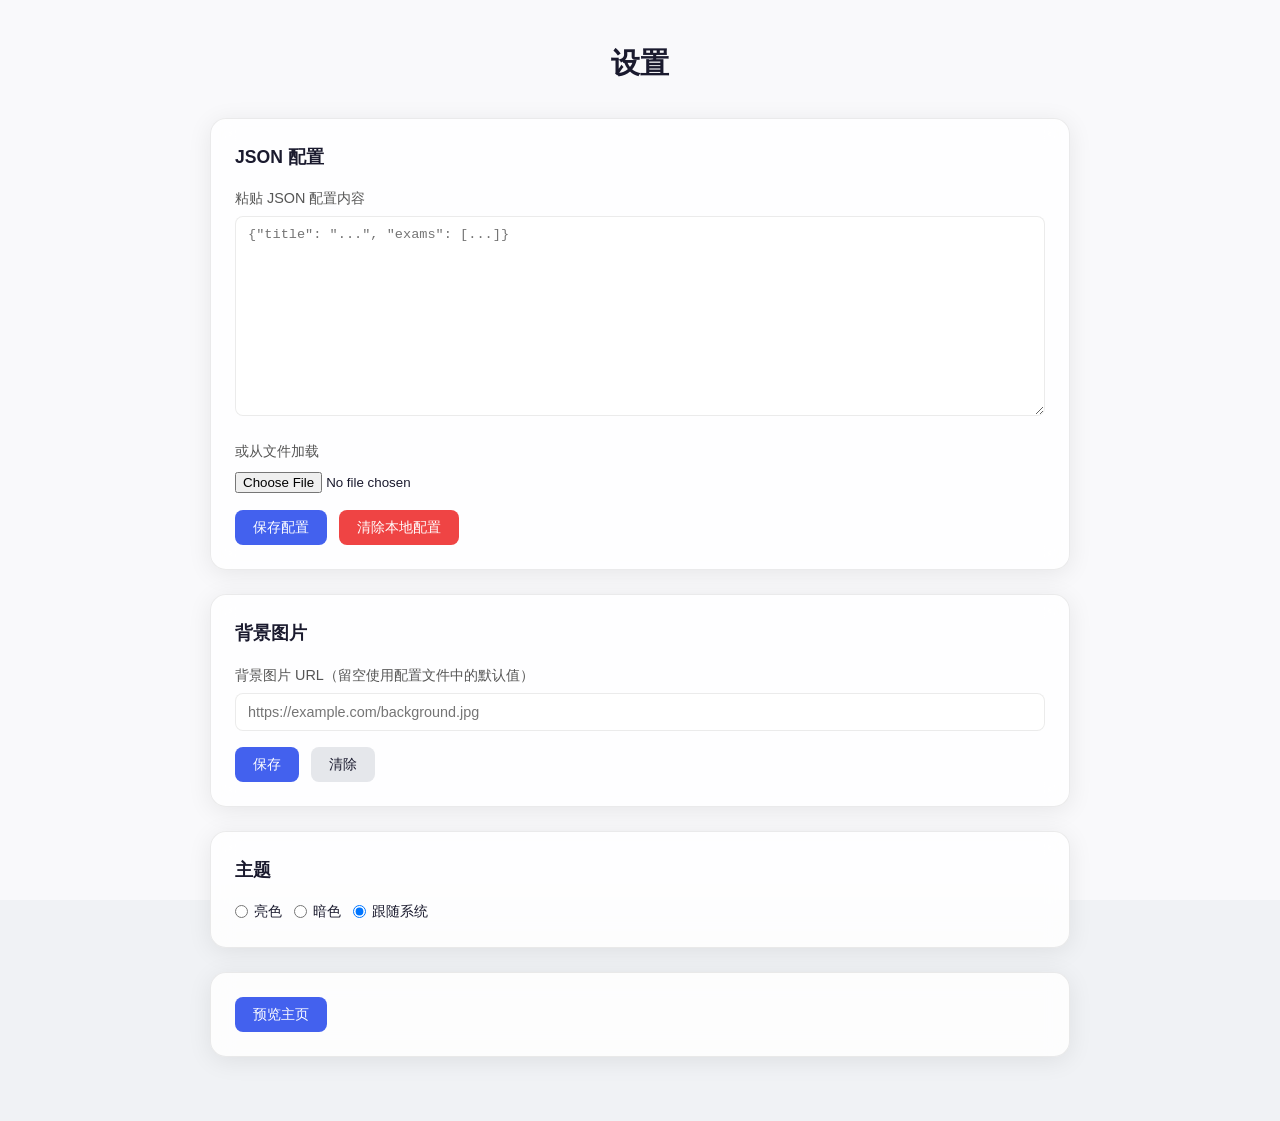
==== setting/index.html @ 1f9fb89b "first commit" ====
<!DOCTYPE html>
<html lang="zh-CN">
<head>
  <meta charset="UTF-8">
  <meta name="viewport" content="width=device-width, initial-scale=1.0">
  <title>设置 - 考试计时</title>
  <link rel="stylesheet" href="../css/style.css">
  <style>
    .settings-card {
      background: var(--bg-card);
      backdrop-filter: blur(12px);
      -webkit-backdrop-filter: blur(12px);
      border: 1px solid var(--border);
      border-radius: var(--radius);
      box-shadow: var(--shadow);
      padding: 24px;
      margin-bottom: 24px;
    }
    .settings-card h2 {
      font-size: 1.1rem;
      margin-bottom: 16px;
      color: var(--text-primary);
    }
    .form-group {
      margin-bottom: 16px;
    }
    .form-group label {
      display: block;
      font-size: 0.9rem;
      color: var(--text-secondary);
      margin-bottom: 6px;
    }
    .form-group input[type="text"],
    .form-group textarea {
      width: 100%;
      padding: 10px 12px;
      border: 1px solid var(--border);
      border-radius: var(--radius-sm);
      background: var(--bg-card);
      color: var(--text-primary);
      font-size: 0.9rem;
      font-family: inherit;
      resize: vertical;
    }
    .form-group textarea {
      min-height: 200px;
      font-family: "Cascadia Code", "Fira Code", monospace;
      font-size: 0.85rem;
    }
    .btn {
      display: inline-block;
      padding: 8px 18px;
      border: none;
      border-radius: var(--radius-sm);
      font-size: 0.9rem;
      font-weight: 500;
      cursor: pointer;
      transition: opacity 0.2s;
    }
    .btn:hover { opacity: 0.85; }
    .btn-primary {
      background: var(--accent);
      color: #fff;
    }
    .btn-secondary {
      background: var(--progress-bg);
      color: var(--text-primary);
      margin-left: 8px;
    }
    .btn-danger {
      background: #ef4444;
      color: #fff;
      margin-left: 8px;
    }
    .theme-toggle {
      display: flex;
      gap: 12px;
    }
    .theme-toggle label {
      display: flex;
      align-items: center;
      gap: 6px;
      cursor: pointer;
      font-size: 0.9rem;
      color: var(--text-primary);
    }
    .toast {
      position: fixed;
      bottom: 24px;
      left: 50%;
      transform: translateX(-50%);
      padding: 10px 20px;
      border-radius: var(--radius-sm);
      background: var(--status-active);
      color: #fff;
      font-size: 0.9rem;
      opacity: 0;
      transition: opacity 0.3s;
      pointer-events: none;
    }
    .toast.show { opacity: 1; }
    .file-input-wrapper {
      margin-top: 8px;
    }
  </style>
</head>
<body>
  <div class="overlay"></div>
  <main class="container">
    <h1 class="page-title">设置</h1>

    <div class="settings-card">
      <h2>JSON 配置</h2>
      <div class="form-group">
        <label for="config-json">粘贴 JSON 配置内容</label>
        <textarea id="config-json" placeholder='{"title": "...", "exams": [...]}'></textarea>
      </div>
      <div class="form-group file-input-wrapper">
        <label for="config-file">或从文件加载</label>
        <input type="file" id="config-file" accept=".json">
      </div>
      <button class="btn btn-primary" id="save-config">保存配置</button>
      <button class="btn btn-danger" id="clear-config">清除本地配置</button>
    </div>

    <div class="settings-card">
      <h2>背景图片</h2>
      <div class="form-group">
        <label for="bg-url">背景图片 URL（留空使用配置文件中的默认值）</label>
        <input type="text" id="bg-url" placeholder="https://example.com/background.jpg">
      </div>
      <button class="btn btn-primary" id="save-bg">保存</button>
      <button class="btn btn-secondary" id="clear-bg">清除</button>
    </div>

    <div class="settings-card">
      <h2>主题</h2>
      <div class="theme-toggle">
        <label><input type="radio" name="theme" value="light"> 亮色</label>
        <label><input type="radio" name="theme" value="dark"> 暗色</label>
        <label><input type="radio" name="theme" value=""> 跟随系统</label>
      </div>
    </div>

    <div class="settings-card">
      <button class="btn btn-primary" id="preview-btn">预览主页</button>
    </div>
  </main>

  <div class="toast" id="toast"></div>
  <script src="../js/settings.js"></script>
</body>
</html>
---- css/style.css ----
*, *::before, *::after {
  box-sizing: border-box;
  margin: 0;
  padding: 0;
}

:root {
  --bg-overlay: rgba(255, 255, 255, 0.6);
  --bg-card: rgba(255, 255, 255, 0.82);
  --text-primary: #1a1a2e;
  --text-secondary: #555;
  --text-muted: #888;
  --accent: #4361ee;
  --border: rgba(0, 0, 0, 0.08);
  --shadow: 0 4px 24px rgba(0, 0, 0, 0.08);
  --progress-bg: #e5e7eb;
  --progress-fill: #4361ee;
  --status-waiting: #f59e0b;
  --status-active: #10b981;
  --status-done: #9ca3af;
  --card-blur: 12px;
  --radius: 16px;
  --radius-sm: 8px;
}

[data-theme="dark"] {
  --bg-overlay: rgba(10, 10, 25, 0.7);
  --bg-card: rgba(25, 25, 50, 0.78);
  --text-primary: #eaeaea;
  --text-secondary: #b0b0b0;
  --text-muted: #777;
  --accent: #818cf8;
  --border: rgba(255, 255, 255, 0.08);
  --shadow: 0 4px 24px rgba(0, 0, 0, 0.3);
  --progress-bg: #374151;
  --progress-fill: #818cf8;
  --status-waiting: #fbbf24;
  --status-active: #34d399;
  --status-done: #6b7280;
}

html, body {
  height: 100%;
  font-family: -apple-system, BlinkMacSystemFont, "Segoe UI", Roboto, "Helvetica Neue", Arial, sans-serif;
  color: var(--text-primary);
  line-height: 1.6;
}

body {
  min-height: 100vh;
  background-color: #f0f2f5;
  background-size: cover;
  background-position: center;
  background-attachment: fixed;
  background-repeat: no-repeat;
}

.overlay {
  position: fixed;
  inset: 0;
  background: var(--bg-overlay);
  z-index: 0;
}

.container {
  position: relative;
  z-index: 1;
  max-width: 900px;
  margin: 0 auto;
  padding: 40px 20px;
}

.page-title {
  text-align: center;
  font-size: 1.8rem;
  font-weight: 700;
  margin-bottom: 32px;
  color: var(--text-primary);
}

.exam-card {
  background: var(--bg-card);
  backdrop-filter: blur(var(--card-blur));
  -webkit-backdrop-filter: blur(var(--card-blur));
  border: 1px solid var(--border);
  border-radius: var(--radius);
  box-shadow: var(--shadow);
  margin-bottom: 24px;
  overflow: hidden;
}

.exam-header {
  display: flex;
  align-items: center;
  justify-content: space-between;
  padding: 20px 24px 12px;
}

.exam-name {
  font-size: 1.25rem;
  font-weight: 600;
}

.badge {
  display: inline-block;
  padding: 3px 10px;
  border-radius: 12px;
  font-size: 0.75rem;
  font-weight: 600;
  text-transform: uppercase;
  letter-spacing: 0.02em;
}

.badge-waiting {
  background: var(--status-waiting);
  color: #fff;
}

.badge-active {
  background: var(--status-active);
  color: #fff;
}

.badge-done {
  background: var(--status-done);
  color: #fff;
}

.subject-list {
  padding: 0 24px 20px;
}

.subject-row {
  display: grid;
  grid-template-columns: 1fr auto auto;
  grid-template-rows: auto auto;
  gap: 4px 16px;
  align-items: center;
  padding: 12px 0;
  border-top: 1px solid var(--border);
}

.subject-row:first-child {
  border-top: none;
}

.subject-name {
  font-weight: 500;
  font-size: 1rem;
  grid-column: 1;
  grid-row: 1;
}

.subject-time {
  font-size: 0.85rem;
  color: var(--text-secondary);
  grid-column: 1;
  grid-row: 2;
}

.subject-countdown {
  font-size: 1.1rem;
  font-weight: 700;
  font-variant-numeric: tabular-nums;
  grid-column: 2;
  grid-row: 1 / 3;
  text-align: right;
}

.subject-status {
  grid-column: 3;
  grid-row: 1 / 3;
}

.subject-progress {
  grid-column: 1 / -1;
  grid-row: 3;
  margin-top: 6px;
}

.progress-bar {
  width: 100%;
  height: 6px;
  background: var(--progress-bg);
  border-radius: 3px;
  overflow: hidden;
}

.progress-fill {
  height: 100%;
  background: var(--progress-fill);
  border-radius: 3px;
  transition: width 1s linear;
}

.error-message {
  text-align: center;
  padding: 60px 20px;
  color: var(--text-secondary);
}

.error-message h2 {
  font-size: 1.3rem;
  margin-bottom: 8px;
  color: var(--text-primary);
}

.error-message p {
  font-size: 0.95rem;
}

.countdown-label {
  font-size: 0.75rem;
  color: var(--text-muted);
  display: block;
}

@media (max-width: 600px) {
  .container {
    padding: 20px 12px;
  }

  .page-title {
    font-size: 1.4rem;
    margin-bottom: 20px;
  }

  .exam-header {
    padding: 16px 16px 10px;
  }

  .subject-list {
    padding: 0 16px 16px;
  }

  .subject-row {
    grid-template-columns: 1fr auto;
    gap: 4px 12px;
  }

  .subject-countdown {
    font-size: 0.95rem;
  }

  .subject-status {
    grid-column: 2;
    grid-row: 1;
  }
}
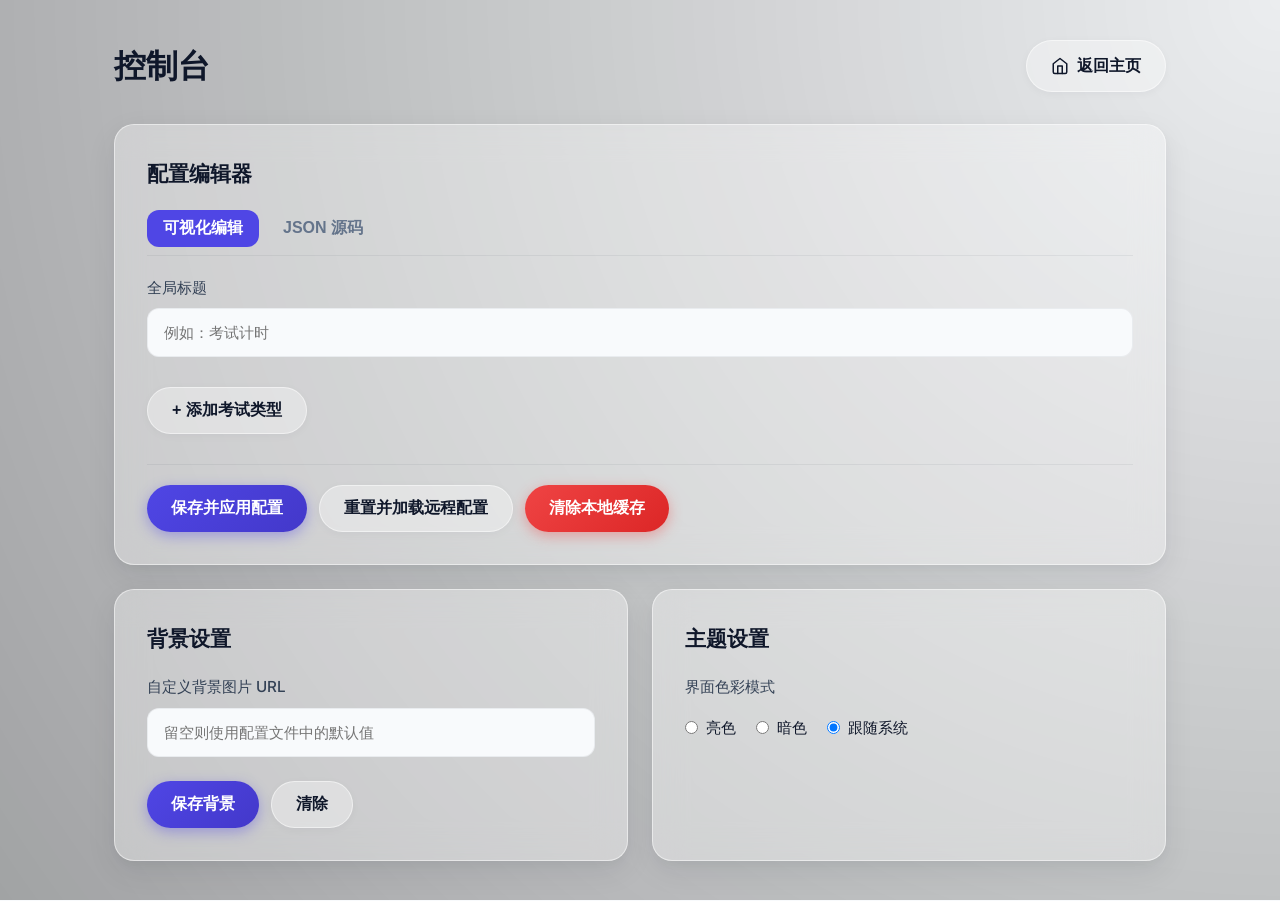
==== commit 02c386a0: "feat: 添加背景切换器和改进主题系统" ====
--- a/setting/index.html
+++ b/setting/index.html
@@ -3,151 +3,270 @@
 <head>
   <meta charset="UTF-8">
   <meta name="viewport" content="width=device-width, initial-scale=1.0">
-  <title>设置 - 考试计时</title>
+  <title>后台控制台 - 考试计时</title>
+  <link rel="preconnect" href="https://fonts.googleapis.com">
+  <link rel="preconnect" href="https://fonts.gstatic.com" crossorigin>
+  <link href="https://fonts.googleapis.com/css2?family=Inter:wght@400;500;600;700&family=JetBrains+Mono:wght@400;500&display=swap" rel="stylesheet">
   <link rel="stylesheet" href="../css/style.css">
   <style>
-    .settings-card {
+    .admin-container {
+      max-width: 1100px;
+      margin: 0 auto;
+      padding: 40px 24px;
+      position: relative;
+      z-index: 1;
+    }
+    .admin-header {
+      margin-bottom: 32px;
+      display: flex;
+      justify-content: space-between;
+      align-items: center;
+    }
+    .admin-title {
+      font-size: 2rem;
+      font-weight: 700;
+      color: var(--text-primary);
+      margin: 0;
+    }
+    .grid {
+      display: grid;
+      grid-template-columns: 1fr 1fr;
+      gap: 24px;
+    }
+    .full-width {
+      grid-column: 1 / -1;
+    }
+    .card {
       background: var(--bg-card);
-      backdrop-filter: blur(12px);
-      -webkit-backdrop-filter: blur(12px);
+      -webkit-backdrop-filter: blur(var(--card-blur));
+      backdrop-filter: blur(var(--card-blur));
       border: 1px solid var(--border);
       border-radius: var(--radius);
       box-shadow: var(--shadow);
-      padding: 24px;
-      margin-bottom: 24px;
-    }
-    .settings-card h2 {
-      font-size: 1.1rem;
-      margin-bottom: 16px;
+      padding: 32px;
+    }
+    .card-title {
+      font-size: 1.3rem;
+      font-weight: 600;
+      margin-top: 0;
+      margin-bottom: 20px;
       color: var(--text-primary);
     }
     .form-group {
-      margin-bottom: 16px;
+      margin-bottom: 20px;
     }
     .form-group label {
       display: block;
+      font-size: 0.95rem;
+      color: var(--text-secondary);
+      margin-bottom: 8px;
+      font-weight: 500;
+    }
+    .form-control {
+      width: 100%;
+      padding: 14px 16px;
+      border-radius: var(--radius-sm);
+      border: 1px solid var(--border-subtle);
+      background: var(--bg-color);
+      color: var(--text-primary);
+      font-family: inherit;
+      font-size: 0.95rem;
+      transition: all 0.2s ease;
+    }
+    .form-control:focus {
+      outline: none;
+      border-color: var(--accent);
+      box-shadow: 0 0 0 3px var(--accent-glow);
+    }
+    textarea.form-control {
+      min-height: 250px;
+      font-family: var(--font-mono);
       font-size: 0.9rem;
-      color: var(--text-secondary);
-      margin-bottom: 6px;
-    }
-    .form-group input[type="text"],
-    .form-group textarea {
-      width: 100%;
-      padding: 10px 12px;
-      border: 1px solid var(--border);
-      border-radius: var(--radius-sm);
-      background: var(--bg-card);
-      color: var(--text-primary);
-      font-size: 0.9rem;
-      font-family: inherit;
       resize: vertical;
-    }
-    .form-group textarea {
-      min-height: 200px;
-      font-family: "Cascadia Code", "Fira Code", monospace;
-      font-size: 0.85rem;
-    }
-    .btn {
-      display: inline-block;
-      padding: 8px 18px;
-      border: none;
-      border-radius: var(--radius-sm);
-      font-size: 0.9rem;
+      line-height: 1.5;
+    }
+    .button-group {
+      display: flex;
+      gap: 12px;
+      flex-wrap: wrap;
+      margin-top: 24px;
+    }
+    .theme-toggle {
+      display: flex;
+      gap: 20px;
+      padding: 8px 0;
+    }
+    .theme-toggle label {
+      display: flex;
+      align-items: center;
+      gap: 8px;
+      cursor: pointer;
       font-weight: 500;
-      cursor: pointer;
-      transition: opacity 0.2s;
-    }
-    .btn:hover { opacity: 0.85; }
-    .btn-primary {
-      background: var(--accent);
-      color: #fff;
-    }
-    .btn-secondary {
-      background: var(--progress-bg);
-      color: var(--text-primary);
-      margin-left: 8px;
-    }
-    .btn-danger {
-      background: #ef4444;
-      color: #fff;
-      margin-left: 8px;
-    }
-    .theme-toggle {
-      display: flex;
-      gap: 12px;
-    }
-    .theme-toggle label {
-      display: flex;
-      align-items: center;
-      gap: 6px;
-      cursor: pointer;
-      font-size: 0.9rem;
       color: var(--text-primary);
     }
     .toast {
       position: fixed;
-      bottom: 24px;
+      bottom: 40px;
       left: 50%;
-      transform: translateX(-50%);
-      padding: 10px 20px;
+      transform: translateX(-50%) translateY(20px);
+      padding: 14px 28px;
+      border-radius: 999px;
+      background: var(--text-primary);
+      color: var(--bg-color);
+      font-weight: 600;
+      box-shadow: var(--shadow-lg);
+      opacity: 0;
+      pointer-events: none;
+      transition: all 0.3s cubic-bezier(0.16, 1, 0.3, 1);
+      z-index: 100;
+    }
+    .toast.show {
+      opacity: 1;
+      transform: translateX(-50%) translateY(0);
+    }
+    .tabs {
+      display: flex;
+      gap: 8px;
+      margin-bottom: 20px;
+      border-bottom: 1px solid var(--border-subtle);
+      padding-bottom: 8px;
+    }
+    .tab-btn {
+      background: transparent;
+      border: none;
+      padding: 8px 16px;
+      font-size: 1rem;
+      font-weight: 600;
+      color: var(--text-muted);
+      cursor: pointer;
       border-radius: var(--radius-sm);
-      background: var(--status-active);
-      color: #fff;
-      font-size: 0.9rem;
-      opacity: 0;
-      transition: opacity 0.3s;
-      pointer-events: none;
-    }
-    .toast.show { opacity: 1; }
-    .file-input-wrapper {
-      margin-top: 8px;
+      transition: all 0.2s;
+    }
+    .tab-btn.active {
+      background: var(--accent);
+      color: white;
+    }
+    .tab-pane {
+      display: none;
+    }
+    .tab-pane.active {
+      display: block;
+    }
+    
+    /* Visual Editor Styles */
+    .editor-exam {
+      border: 1px solid var(--border-subtle);
+      border-radius: var(--radius-sm);
+      padding: 16px;
+      margin-bottom: 16px;
+      background: rgba(255,255,255,0.02);
+    }
+    .editor-exam-header {
+      display: flex;
+      justify-content: space-between;
+      margin-bottom: 16px;
+    }
+    .editor-subject {
+      display: grid;
+      grid-template-columns: repeat(auto-fit, minmax(150px, 1fr));
+      gap: 12px;
+      align-items: end;
+      border-top: 1px dashed var(--border-subtle);
+      padding-top: 12px;
+      margin-top: 12px;
+    }
+    
+    @media (max-width: 768px) {
+      .grid {
+        grid-template-columns: 1fr;
+      }
+      .admin-header {
+        flex-direction: column;
+        align-items: flex-start;
+        gap: 16px;
+      }
+      .card {
+        padding: 20px;
+      }
     }
   </style>
 </head>
 <body>
-  <div class="overlay"></div>
-  <main class="container">
-    <h1 class="page-title">设置</h1>
-
-    <div class="settings-card">
-      <h2>JSON 配置</h2>
-      <div class="form-group">
-        <label for="config-json">粘贴 JSON 配置内容</label>
-        <textarea id="config-json" placeholder='{"title": "...", "exams": [...]}'></textarea>
+  <div class="bg-overlay"></div>
+  <main class="admin-container">
+    <div class="admin-header">
+      <h1 class="admin-title">控制台</h1>
+      <a href="../index.html" class="btn btn-secondary">
+        <svg xmlns="http://www.w3.org/2000/svg" width="18" height="18" viewBox="0 0 24 24" fill="none" stroke="currentColor" stroke-width="2" stroke-linecap="round" stroke-linejoin="round"><path d="m3 9 9-7 9 7v11a2 2 0 0 1-2 2H5a2 2 0 0 1-2-2z"></path><polyline points="9 22 9 12 15 12 15 22"></polyline></svg>
+        返回主页
+      </a>
+    </div>
+
+    <div class="grid">
+      <div class="card full-width">
+        <h2 class="card-title">配置编辑器</h2>
+        
+        <div class="tabs">
+          <button class="tab-btn active" data-target="tab-visual">可视化编辑</button>
+          <button class="tab-btn" data-target="tab-json">JSON 源码</button>
+        </div>
+
+        <div id="tab-visual" class="tab-pane active">
+          <div class="form-group">
+            <label>全局标题</label>
+            <input type="text" id="ve-title" class="form-control" placeholder="例如：考试计时">
+          </div>
+          <div id="ve-exams-container"></div>
+          <button class="btn btn-secondary" id="ve-add-exam" style="margin-top: 10px;">+ 添加考试类型</button>
+        </div>
+
+        <div id="tab-json" class="tab-pane">
+          <div class="form-group">
+            <label for="config-json">配置文件内容 (本地覆盖优先)</label>
+            <textarea id="config-json" class="form-control" placeholder="正在加载配置..."></textarea>
+          </div>
+          <div class="form-group">
+            <label for="config-file">或从本地文件上传 (.json)</label>
+            <input type="file" id="config-file" accept=".json" class="form-control" style="padding: 10px;">
+          </div>
+        </div>
+
+        <div class="button-group" style="border-top: 1px solid var(--border-subtle); padding-top: 20px; margin-top: 30px;">
+          <button class="btn btn-primary" id="save-config">保存并应用配置</button>
+          <button class="btn btn-secondary" id="load-remote-config">重置并加载远程配置</button>
+          <button class="btn btn-danger" id="clear-config">清除本地缓存</button>
+        </div>
       </div>
-      <div class="form-group file-input-wrapper">
-        <label for="config-file">或从文件加载</label>
-        <input type="file" id="config-file" accept=".json">
+
+      <div class="card">
+        <h2 class="card-title">背景设置</h2>
+        <div class="form-group">
+          <label for="bg-url">自定义背景图片 URL</label>
+          <input type="text" id="bg-url" class="form-control" placeholder="留空则使用配置文件中的默认值">
+        </div>
+        <div class="button-group">
+          <button class="btn btn-primary" id="save-bg">保存背景</button>
+          <button class="btn btn-secondary" id="clear-bg">清除</button>
+        </div>
       </div>
-      <button class="btn btn-primary" id="save-config">保存配置</button>
-      <button class="btn btn-danger" id="clear-config">清除本地配置</button>
-    </div>
-
-    <div class="settings-card">
-      <h2>背景图片</h2>
-      <div class="form-group">
-        <label for="bg-url">背景图片 URL（留空使用配置文件中的默认值）</label>
-        <input type="text" id="bg-url" placeholder="https://example.com/background.jpg">
-      </div>
-      <button class="btn btn-primary" id="save-bg">保存</button>
-      <button class="btn btn-secondary" id="clear-bg">清除</button>
-    </div>
-
-    <div class="settings-card">
-      <h2>主题</h2>
-      <div class="theme-toggle">
-        <label><input type="radio" name="theme" value="light"> 亮色</label>
-        <label><input type="radio" name="theme" value="dark"> 暗色</label>
-        <label><input type="radio" name="theme" value=""> 跟随系统</label>
+
+      <div class="card">
+        <h2 class="card-title">主题设置</h2>
+        <div class="form-group">
+          <label>界面色彩模式</label>
+          <div class="theme-toggle">
+            <label><input type="radio" name="theme" value="light"> 亮色</label>
+            <label><input type="radio" name="theme" value="dark"> 暗色</label>
+            <label><input type="radio" name="theme" value=""> 跟随系统</label>
+          </div>
+        </div>
       </div>
     </div>
-
-    <div class="settings-card">
-      <button class="btn btn-primary" id="preview-btn">预览主页</button>
-    </div>
   </main>
-
+  
   <div class="toast" id="toast"></div>
+
+  <script src="../js/config.js"></script>
   <script src="../js/settings.js"></script>
 </body>
 </html>
--- a/css/style.css
+++ b/css/style.css
@@ -1,249 +1,4 @@
-*, *::before, *::after {
-  box-sizing: border-box;
-  margin: 0;
-  padding: 0;
-}
-
-:root {
-  --bg-overlay: rgba(255, 255, 255, 0.6);
-  --bg-card: rgba(255, 255, 255, 0.82);
-  --text-primary: #1a1a2e;
-  --text-secondary: #555;
-  --text-muted: #888;
-  --accent: #4361ee;
-  --border: rgba(0, 0, 0, 0.08);
-  --shadow: 0 4px 24px rgba(0, 0, 0, 0.08);
-  --progress-bg: #e5e7eb;
-  --progress-fill: #4361ee;
-  --status-waiting: #f59e0b;
-  --status-active: #10b981;
-  --status-done: #9ca3af;
-  --card-blur: 12px;
-  --radius: 16px;
-  --radius-sm: 8px;
-}
-
-[data-theme="dark"] {
-  --bg-overlay: rgba(10, 10, 25, 0.7);
-  --bg-card: rgba(25, 25, 50, 0.78);
-  --text-primary: #eaeaea;
-  --text-secondary: #b0b0b0;
-  --text-muted: #777;
-  --accent: #818cf8;
-  --border: rgba(255, 255, 255, 0.08);
-  --shadow: 0 4px 24px rgba(0, 0, 0, 0.3);
-  --progress-bg: #374151;
-  --progress-fill: #818cf8;
-  --status-waiting: #fbbf24;
-  --status-active: #34d399;
-  --status-done: #6b7280;
-}
-
-html, body {
-  height: 100%;
-  font-family: -apple-system, BlinkMacSystemFont, "Segoe UI", Roboto, "Helvetica Neue", Arial, sans-serif;
-  color: var(--text-primary);
-  line-height: 1.6;
-}
-
-body {
-  min-height: 100vh;
-  background-color: #f0f2f5;
-  background-size: cover;
-  background-position: center;
-  background-attachment: fixed;
-  background-repeat: no-repeat;
-}
-
-.overlay {
-  position: fixed;
-  inset: 0;
-  background: var(--bg-overlay);
-  z-index: 0;
-}
-
-.container {
-  position: relative;
-  z-index: 1;
-  max-width: 900px;
-  margin: 0 auto;
-  padding: 40px 20px;
-}
-
-.page-title {
-  text-align: center;
-  font-size: 1.8rem;
-  font-weight: 700;
-  margin-bottom: 32px;
-  color: var(--text-primary);
-}
-
-.exam-card {
-  background: var(--bg-card);
-  backdrop-filter: blur(var(--card-blur));
-  -webkit-backdrop-filter: blur(var(--card-blur));
-  border: 1px solid var(--border);
-  border-radius: var(--radius);
-  box-shadow: var(--shadow);
-  margin-bottom: 24px;
-  overflow: hidden;
-}
-
-.exam-header {
-  display: flex;
-  align-items: center;
-  justify-content: space-between;
-  padding: 20px 24px 12px;
-}
-
-.exam-name {
-  font-size: 1.25rem;
-  font-weight: 600;
-}
-
-.badge {
-  display: inline-block;
-  padding: 3px 10px;
-  border-radius: 12px;
-  font-size: 0.75rem;
-  font-weight: 600;
-  text-transform: uppercase;
-  letter-spacing: 0.02em;
-}
-
-.badge-waiting {
-  background: var(--status-waiting);
-  color: #fff;
-}
-
-.badge-active {
-  background: var(--status-active);
-  color: #fff;
-}
-
-.badge-done {
-  background: var(--status-done);
-  color: #fff;
-}
-
-.subject-list {
-  padding: 0 24px 20px;
-}
-
-.subject-row {
-  display: grid;
-  grid-template-columns: 1fr auto auto;
-  grid-template-rows: auto auto;
-  gap: 4px 16px;
-  align-items: center;
-  padding: 12px 0;
-  border-top: 1px solid var(--border);
-}
-
-.subject-row:first-child {
-  border-top: none;
-}
-
-.subject-name {
-  font-weight: 500;
-  font-size: 1rem;
-  grid-column: 1;
-  grid-row: 1;
-}
-
-.subject-time {
-  font-size: 0.85rem;
-  color: var(--text-secondary);
-  grid-column: 1;
-  grid-row: 2;
-}
-
-.subject-countdown {
-  font-size: 1.1rem;
-  font-weight: 700;
-  font-variant-numeric: tabular-nums;
-  grid-column: 2;
-  grid-row: 1 / 3;
-  text-align: right;
-}
-
-.subject-status {
-  grid-column: 3;
-  grid-row: 1 / 3;
-}
-
-.subject-progress {
-  grid-column: 1 / -1;
-  grid-row: 3;
-  margin-top: 6px;
-}
-
-.progress-bar {
-  width: 100%;
-  height: 6px;
-  background: var(--progress-bg);
-  border-radius: 3px;
-  overflow: hidden;
-}
-
-.progress-fill {
-  height: 100%;
-  background: var(--progress-fill);
-  border-radius: 3px;
-  transition: width 1s linear;
-}
-
-.error-message {
-  text-align: center;
-  padding: 60px 20px;
-  color: var(--text-secondary);
-}
-
-.error-message h2 {
-  font-size: 1.3rem;
-  margin-bottom: 8px;
-  color: var(--text-primary);
-}
-
-.error-message p {
-  font-size: 0.95rem;
-}
-
-.countdown-label {
-  font-size: 0.75rem;
-  color: var(--text-muted);
-  display: block;
-}
-
-@media (max-width: 600px) {
-  .container {
-    padding: 20px 12px;
-  }
-
-  .page-title {
-    font-size: 1.4rem;
-    margin-bottom: 20px;
-  }
-
-  .exam-header {
-    padding: 16px 16px 10px;
-  }
-
-  .subject-list {
-    padding: 0 16px 16px;
-  }
-
-  .subject-row {
-    grid-template-columns: 1fr auto;
-    gap: 4px 12px;
-  }
-
-  .subject-countdown {
-    font-size: 0.95rem;
-  }
-
-  .subject-status {
-    grid-column: 2;
-    grid-row: 1;
-  }
-}
+@import url('base.css');
+@import url('layout.css');
+@import url('components.css');
+@import url('responsive.css');
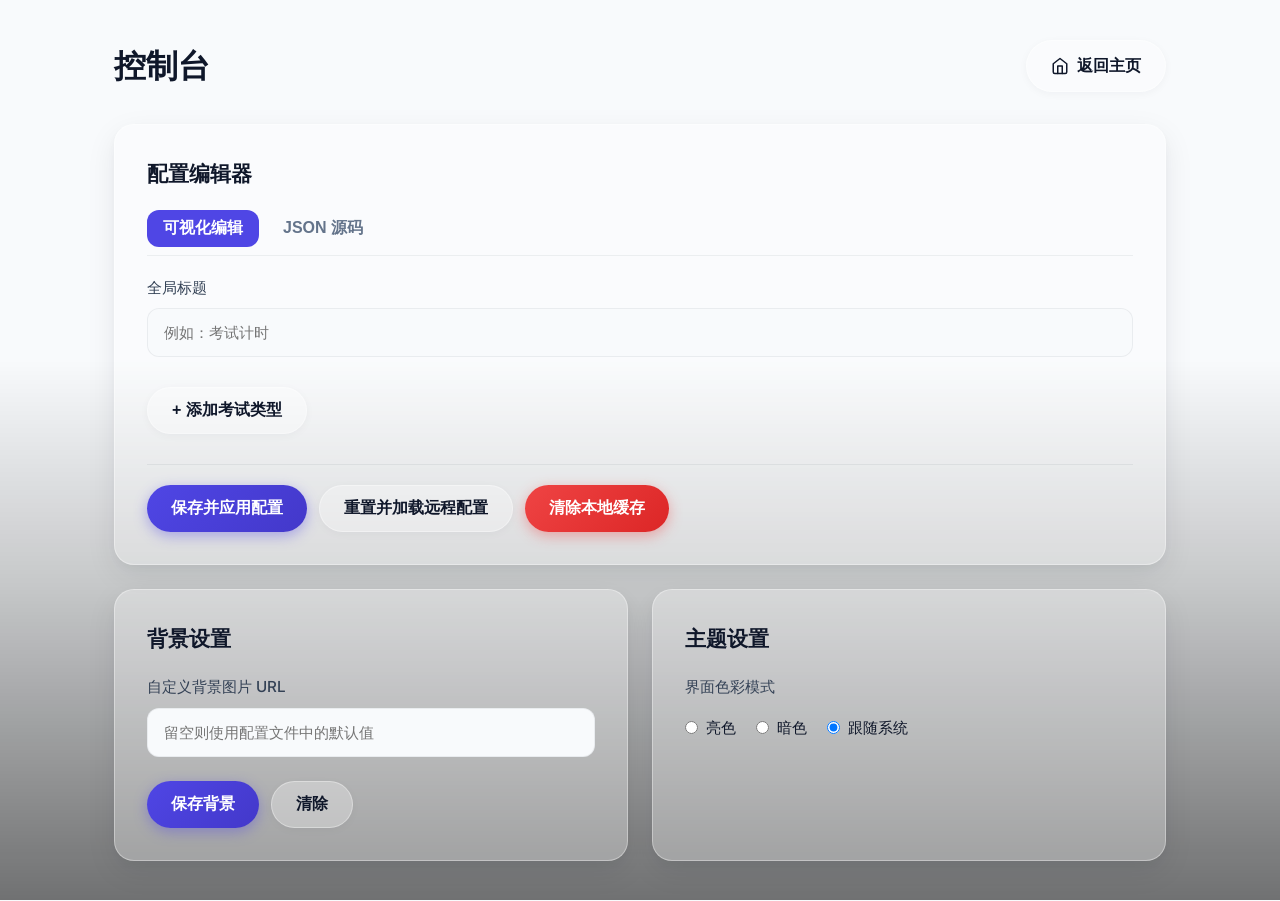
==== commit f33640df: "feat: implement exam timer dashboard with responsive layout and admin configuration panel" ====
--- a/setting/index.html
+++ b/setting/index.html
@@ -38,8 +38,6 @@
     }
     .card {
       background: var(--bg-card);
-      -webkit-backdrop-filter: blur(var(--card-blur));
-      backdrop-filter: blur(var(--card-blur));
       border: 1px solid var(--border);
       border-radius: var(--radius);
       box-shadow: var(--shadow);
--- a/css/style.css
+++ b/css/style.css
@@ -1,4 +1,5 @@
 @import url('base.css');
 @import url('layout.css');
 @import url('components.css');
+@import url('animations.css');
 @import url('responsive.css');
